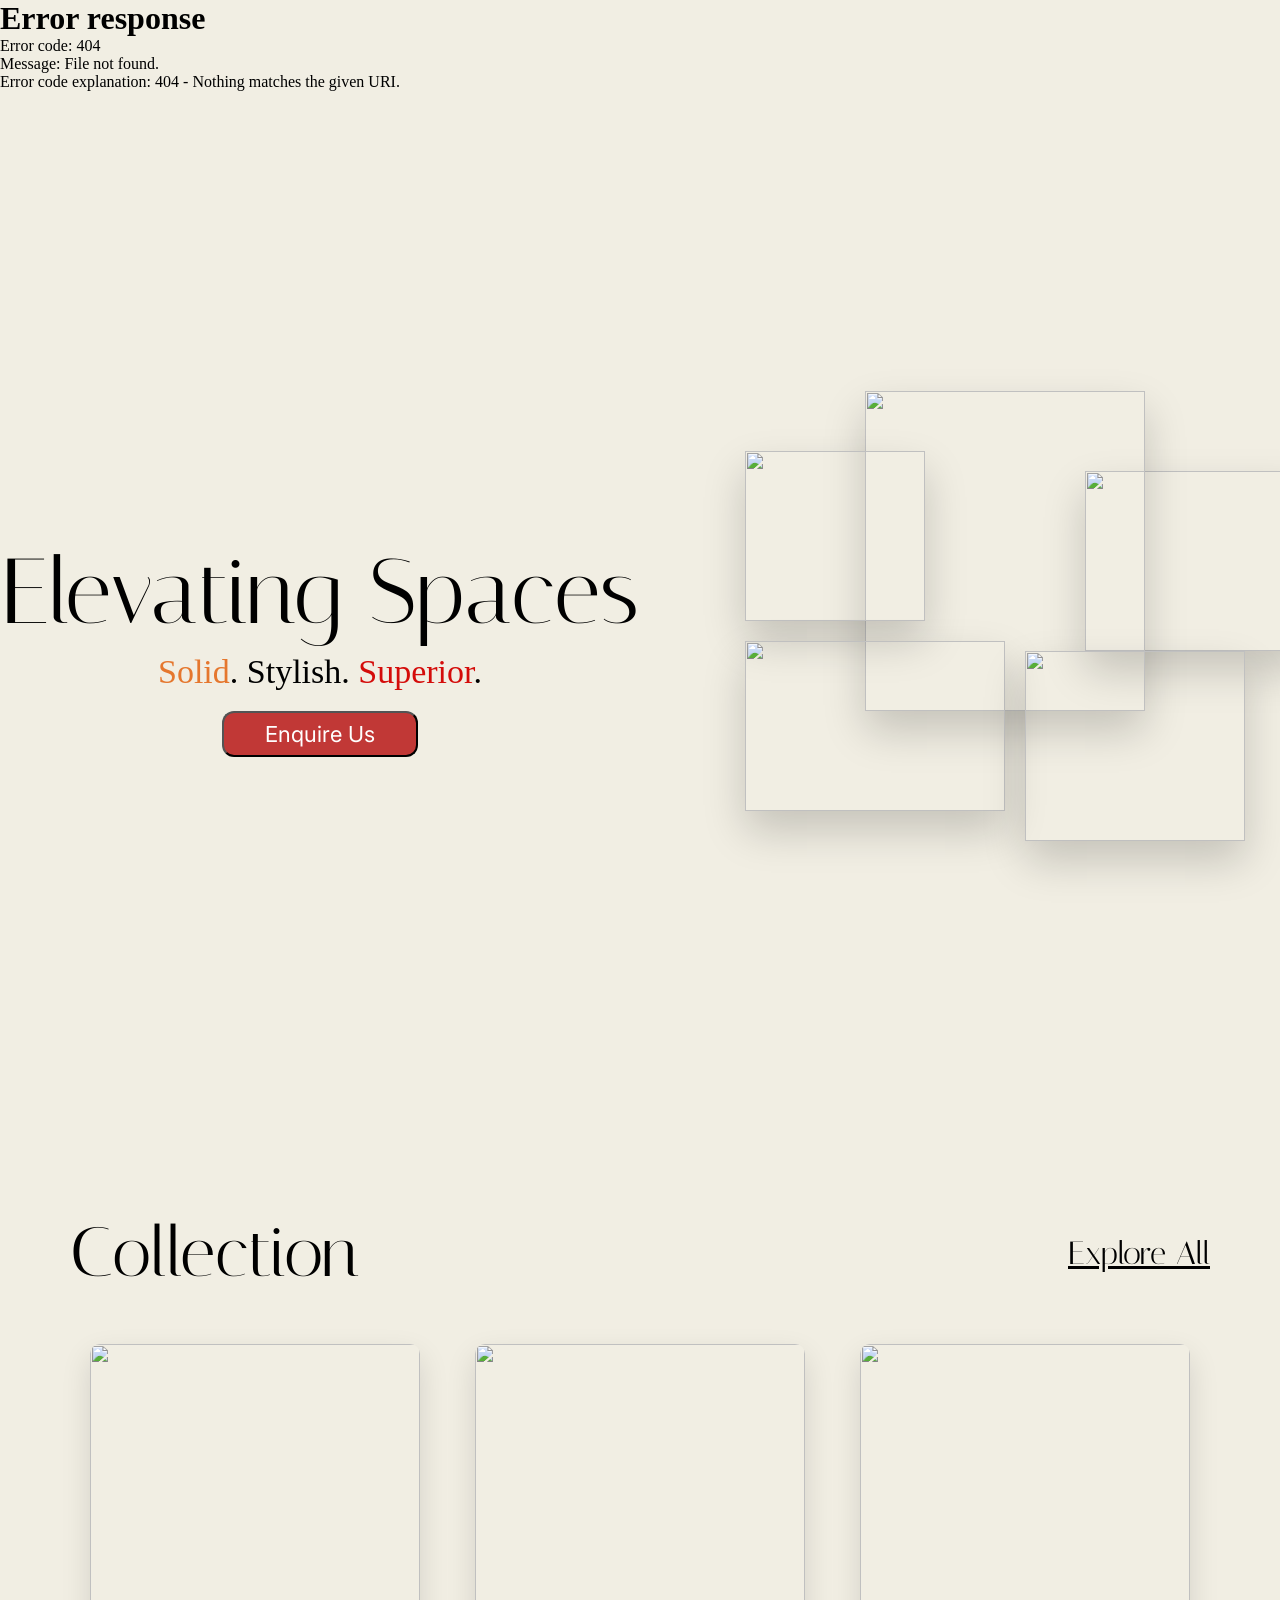
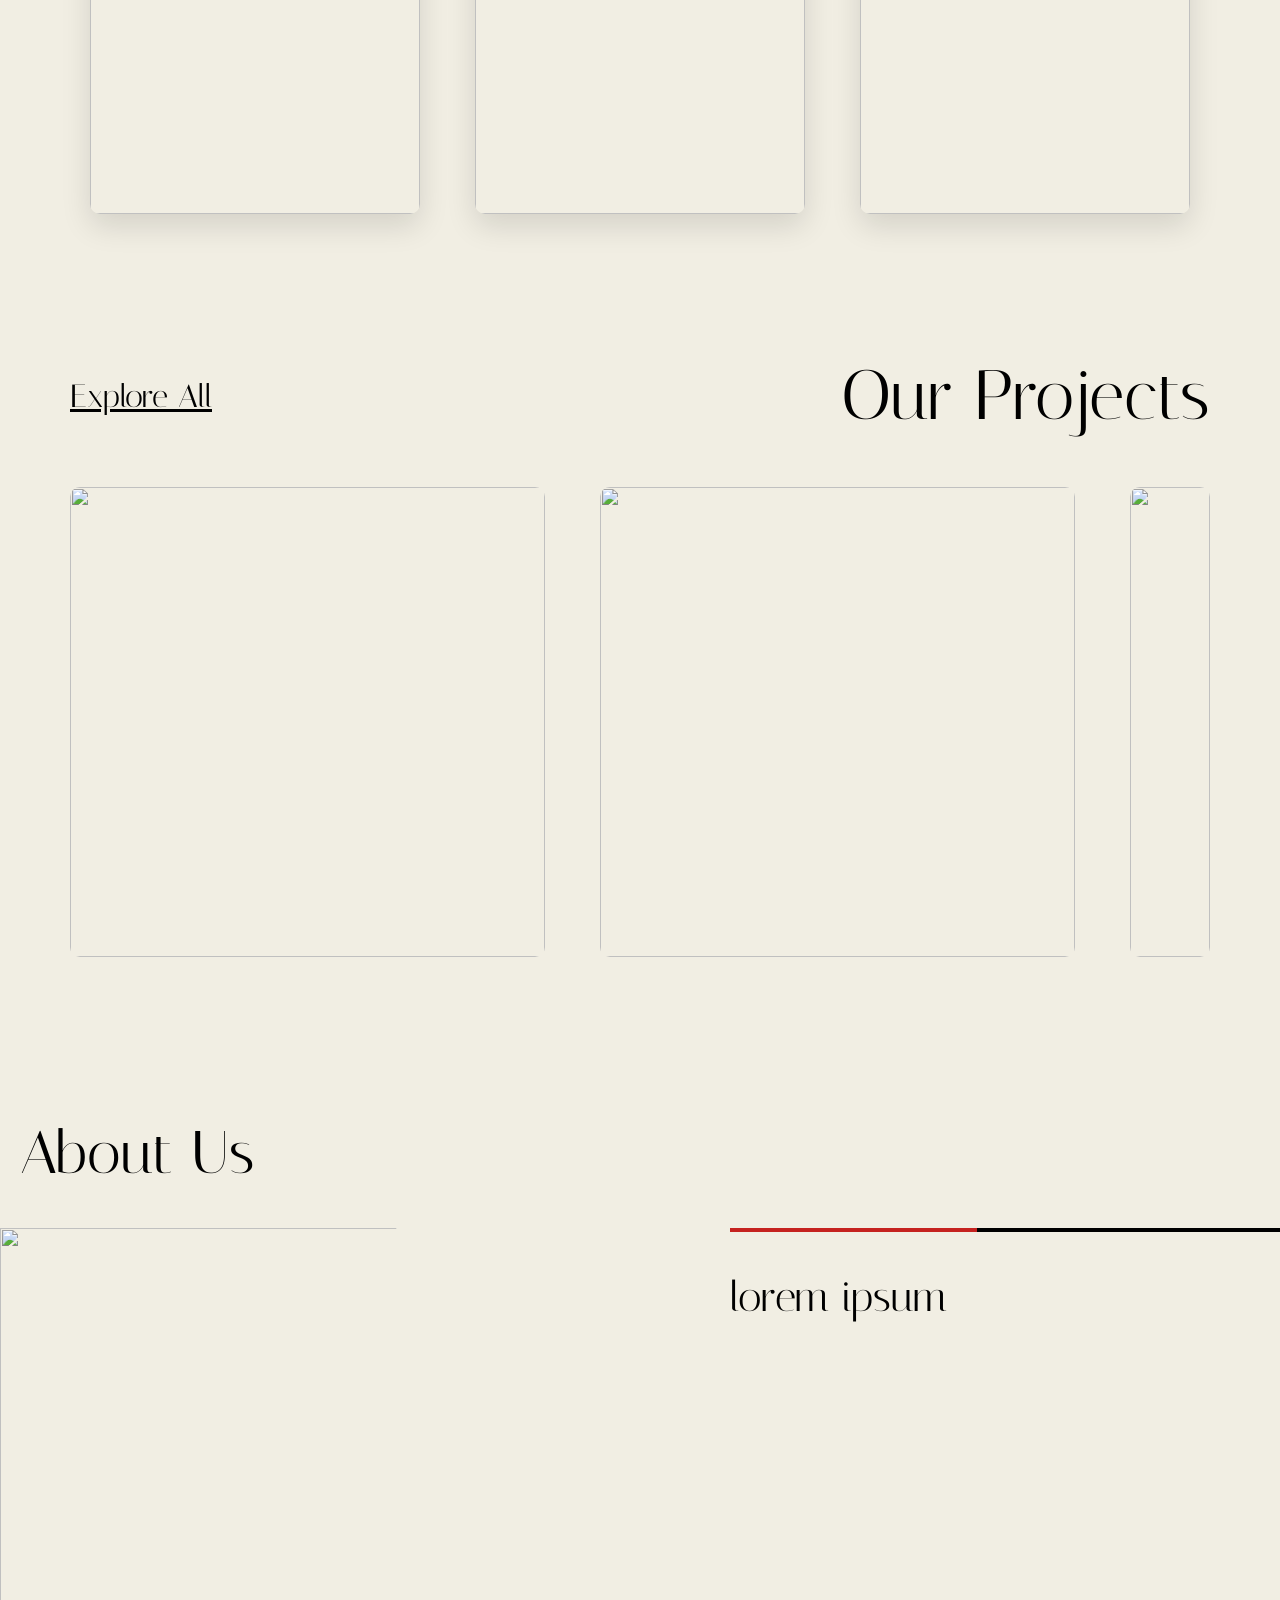
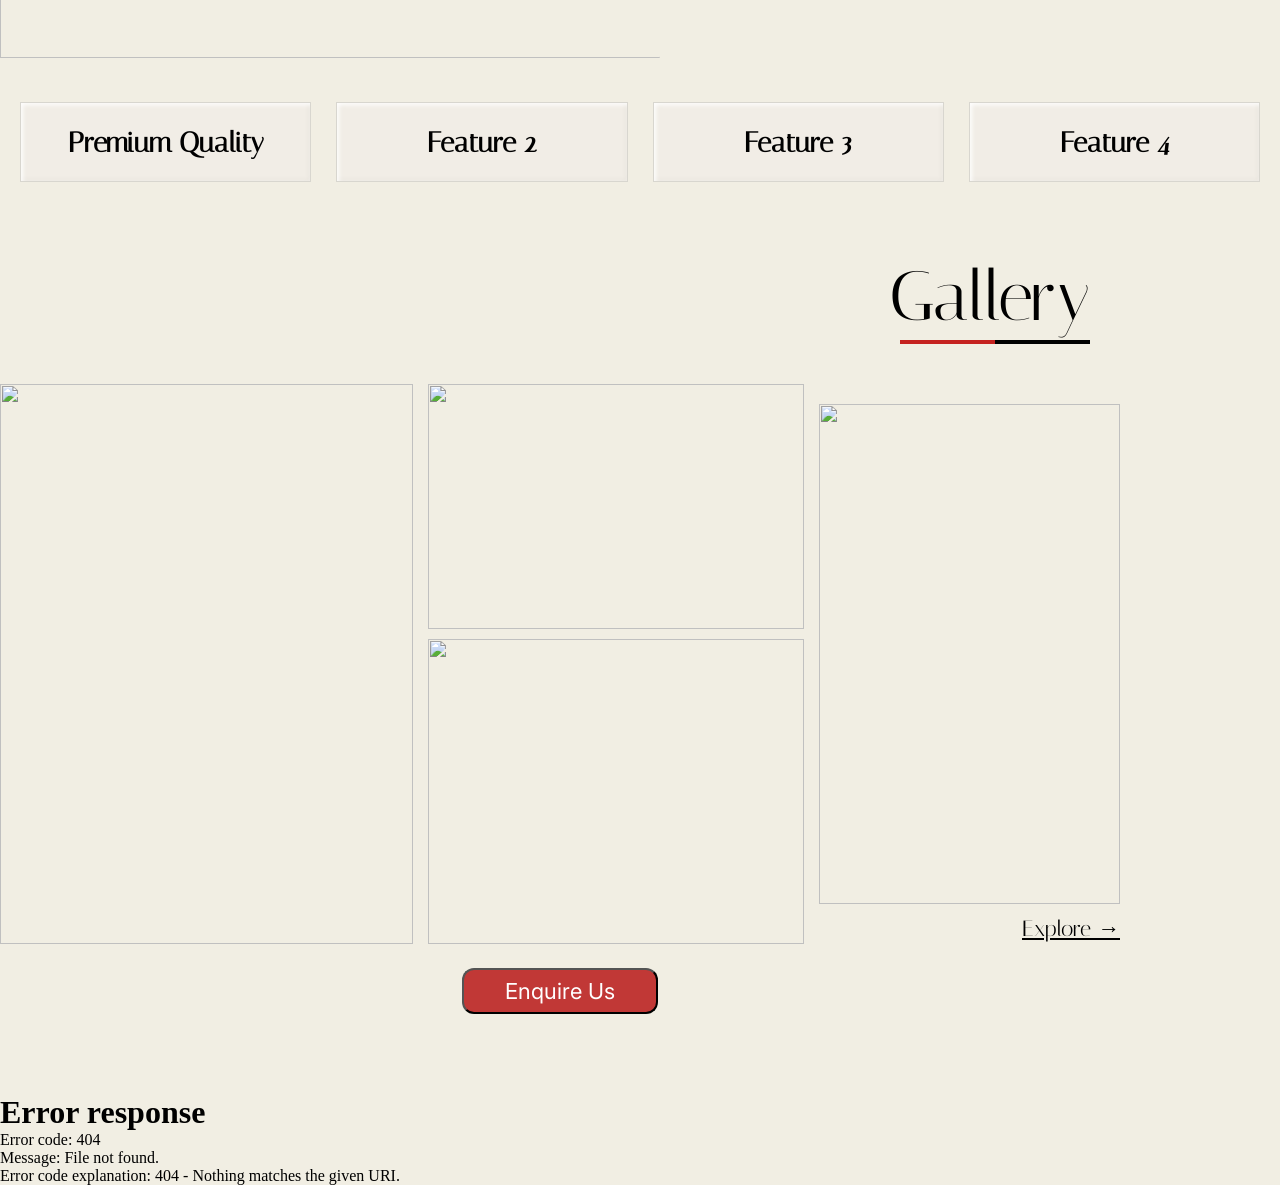
==== index.html @ 8bbdffdb "Add files via upload" ====
<!DOCTYPE html>
<html lang="en">
<head>
    <meta charset="UTF-8">
    <meta name="viewport" content="width=device-width, initial-scale=1.0">
    <link rel="stylesheet" href="styles.css">
    <link href="https://fonts.googleapis.com/css2?family=Inter:wght@400;500&display=swap" rel="stylesheet">
    <link rel="preconnect" href="https://fonts.googleapis.com">
    <link rel="preconnect" href="https://fonts.gstatic.com" crossorigin>
    <link href="https://fonts.googleapis.com/css2?family=Italiana&display=swap" rel="stylesheet">
   <link rel="stylesheet" href="https://cdnjs.cloudflare.com/ajax/libs/font-awesome/6.5.1/css/all.min.css">
</head>

<body>
    <header>
      <div id="navbar-container"></div>
    </header>

<section class="hero">
    <div class="hero-content">

        <h1>
            Elevating Spaces
        </h1>

        <h3>
            <span class="orange">Solid</span>.
            Stylish.
            <span class="red">Superior</span>.
        </h3>

        <button class="Button">
            Enquire Us
        </button>

    </div>
    <div class="hero-images">

            <img src="images/download (8) 1.png" class="img img1">
            <img src="images/Instagram 1.png" class="img img2">
            <img src="images/download (1) 1.png" class="img img3">
            <img src="images/How To Remove Scratches On Ceramic Tile Floors 1.png" class="img img4">
            <img src="images/image 9.png" class="img img5">

        </div>

    </section>

    <section class="collection">

        <div class="section-header">

            <h2>Collection</h2>

            <a href="#">Explore All</a>

        </div>

        <div class="collection-grid">
            <div class="collection-card">

                <img src="images/Group 25.png" alt="">

                <div class="overlay"></div>

                <h3>Italian Marble Collection</h3>

            </div>
            <div class="collection-card">

                <img src="images/Group 26.png" alt="">

                <div class="overlay"></div>

                <h3>Premium Granite Series</h3>

            </div>
            <div class="collection-card">

                <img src="images/Group 27.png" alt="">

                <div class="overlay"></div>

                <h3>Luxury Floor Tiles</h3>

            </div>

        </div>

    </section>


    <section class="projects">

        
        <div class="section-header projects-header-section">
            <a href="#">Explore All</a>
            <h2>Our Projects</h2>            

        </div>

        <div class="projects-grid">
            <div class="projects-card">

                <img src="images/Rectangle 88.png" alt="">

                <div class="overlay"></div>

                <h3>Italian Marble Collection</h3>

            </div>
            <div class="projects-card">

                <img src="images/Rectangle 89.png" alt="">

                <div class="overlay"></div>

                <h3>Premium Granite Series</h3>

            </div>
            <div class="projects-card">

                <img src="images/Rectangle 90.png" alt="">

                <div class="overlay"></div>

                <h3>Luxury Floor Tiles</h3>

            </div>

        </div>

    </section>

    <section class="about">

    <h2>About Us</h2>

        <div class="about-container">

            <div class="about-image">
                <img src="images/Rectangle 2.png" alt="">
            </div>

            <div class="about-content">

                <div class="about-line"></div>

                <p>
                    lorem ipsum
                </p>

            </div>

        </div>

        <div class="features">

            <div class="feature-card active">
                Premium Quality
            </div>

            <div class="feature-card">
                Feature 2
            </div>

            <div class="feature-card">
                Feature 3
            </div>

            <div class="feature-card">
                Feature 4
            </div>

        </div>

    </section>

    <section class="gallery">
        <div class="gallery-header">
            <h2>Gallery</h2>
            <div class="gallery-line"></div>
        </div>

        <div class="gallery-grid">
            <div class="gallery-left">
                <img src="images/download (9) 2.png" alt="">
            </div>
            <div class="gallery-center">

                <img src="images/10 Mistakes to Avoid During Your Kitchen Renovation, According to Interior Designers 1.png" alt="">
                <img src="images/How To Remove Scratches On Ceramic Tile Floors 3.png" alt="">

            </div>
            <div class="gallery-right">

                <img src="images/download (10) 1.png" alt="">

                <a href="#">
                    Explore →
                </a>

            </div>
        </div>

        <button class="Button">
            Enquire Us
        </button>

    </section>

    
    <div id="footer-container"></div>
    <script>
   
        fetch('./components/navbar.html')
            .then(response => response.text())
            .then(data => {

                document.getElementById('navbar-container').innerHTML = data;

                const menuBtn = document.getElementById("menu-btn");
                const navLinks = document.getElementById("nav-links");

                menuBtn.addEventListener("click", () => {
                    navLinks.classList.toggle("active");
                });

            });
    </script>
    <script>
    fetch('./components/footer.html')
        .then(response => response.text())
        .then(data => {
            document.getElementById('footer-container').innerHTML = data;
        });
    </script>
    
</body>
</html>
---- styles.css ----
*{
    margin:0;
    padding:0;
    box-sizing:border-box;
}

body{
    background-color: #F1EEE3;
    overflow-x:hidden;
}
.navbar{
    position: absolute;
    top:30px;
    left:50%;
    transform:translateX(-50%);

    width:90%;
    max-width:730px;

    height:60px;
    background:#181818;
    border-radius:22px;

    display:flex;
    align-items:center;

    padding:0 25px;
}

.logo img{
    width:45px;
    display:block;
    margin-left: 25px;
}
.nav-links{
    list-style:none;
    display:flex;
    align-items:center;

    gap:60px; 

    margin-left:60px;  
}

.nav-links a{
    text-decoration:none;
    color:white;
    font-size:18px;
    font-family:Inter, sans-serif;
    font-weight:200;
}
.menu-btn{
    display:none;
}

@media (max-width:768px){
   .navbar{
        width:100vw;
        max-width:100%;
        background:transparent;
        padding:20px;

        display:flex;
        justify-content:space-between;
        align-items:center;

        top:0;
        left:0;
        transform:none;
    }

    .logo img{
        width:42px;
        margin-left:0;
    }

    .menu-btn{
        display:block;
        font-size:28px;
        cursor:pointer;
        z-index:1001;
    }

    .nav-links{
        position:fixed;
        top:70px;
        right:20px;

        width:220px;
        max-width:80vw;

        background:#000;

        display:flex;
        flex-direction:column;
        align-items:flex-start;

        padding:70px 30px 40px;
        gap:30px;

        border-radius:18px;

        transform:translateX(130%);
        transition:0.4s ease;

        z-index:999;
    }

    .nav-links.active{
        transform:translateX(0);
    }

    .nav-links li{
        list-style:none;
    }

    .nav-links a{
        color:white;
        text-decoration:none;
        font-size:20px;
    }
}

.hero{
    width:100%;
    min-height:120vh;

    display:flex;
    align-items:center;
    justify-content:center;

    padding: 120px 20px 80px;

    gap: 80px;
}
.hero-content{
    flex:1;
    max-width: 650px;
    display: flex;
    flex-direction: column;

    align-items: center;
    justify-content: center;
    
    margin-left:-40px;

    text-align: center;
}
.hero-content h1{
    font-size:92px;
    font-weight: 100;
    line-height:1;
    color:black; 
    font-family: "Italiana", sans-serif;
    font-weight: 400;
    font-style: normal;
}
.hero-content h3{
    margin-top:15px;

    font-size:34px;
    font-weight:400;

    font-family: "Joan", serif;
    align-items: center;
}
.orange{
    color:#E5772E;
}

.red{
    color:#D40C0A;
}

.Button{
    margin-top:20px;

    border-radius:12px;
    width: 196px;
    height: 46px;

    background:#c13836;
    color:white;
    border-color: 000000;

    font-size:22px;
    font-family: Inter, sans-serif;
    cursor:pointer;
}

.hero-images{
    position: relative;
    width: 520px;
    height: 520px;
}

.img{
    position: absolute;
    object-fit: cover;

    box-shadow: 0 20px 40px rgba(0,0,0,0.18);

    transition: 0.3s ease;
}

.img1{
    width: 280px;
    height: 320px;

    top: 0;
    left: 140px;

    z-index: 5;
}

/* LEFT SMALL IMAGE */

.img2{
    width: 180px;
    height: 170px;

    top: 60px;
    left: 20px;

    z-index: 6;
}

/* RIGHT IMAGE */

.img3{
    width: 220px;
    height: 180px;

    top: 80px;
    right: -60px;

    z-index: 4;
}

/* BOTTOM LEFT IMAGE */

.img4{
    width: 260px;
    height: 170px;

    bottom: 100px;
    left: 20px;

    z-index: 6;
}


.img5{
    width: 220px;
    height: 190px;

    bottom: 70px;
    right: 0px;

    z-index: 6;
}


.collection{
    width: 100%;
    padding: 40px 70px 100px;
}
.section-header{
    display: flex;
    justify-content: space-between;
    align-items: center;

    margin-bottom: 50px;
}

.section-header h2{
    font-size: 70px;
    font-family: "Italiana", sans-serif;
    font-weight: 300;
}

.section-header a{
    color: black;
    font-size: 32px;

    text-decoration: underline;

    font-family: "Italiana", sans-serif;
}

.collection-grid{
    display: flex;
    justify-content: center;

    gap: 55px;

    flex-wrap: wrap;
}

.collection-card{
    position: relative;

    width: 330px;
    height: 470px;

    overflow: hidden;

    border-radius: 10px;

    cursor: pointer;

    box-shadow: 0 12px 30px rgba(0,0,0,0.12);

    transition: 0.4s ease;
}

.collection-card img{
    width: 100%;
    height: 100%;

    object-fit: cover;
}

.projects{
    width: 100%;
    padding: 40px 70px 100px;
}

.projects-grid{
    display: grid;
    grid-template-columns: 1fr 1fr 80px;
    gap: 55px;
}

.projects-card{
    position: relative;
    width: 100%;
    height: 470px;

    overflow: hidden;
    border-radius: 10px;
}

.section-header projects-header-section h2{
    font-size: 60px;
    font-family: "Italiana", sans-serif;
    font-weight: 200;
}

.projects-card img{
    width: 100%;
    height: 100%;
    object-fit: cover;
    display: block;
}

.about{
    width: 100%;
    padding: 60px 0 40px;
}

.about h2{
    font-size: 60px;
    font-family: "Italiana", sans-serif;
    font-weight: 300;

    margin-left: 20px;
    margin-bottom: 40px;
}

.about-container{
    display: flex;
    align-items: flex-start;
    justify-content: space-between;
    gap: 70px;
}

.about-image{
    flex: 1.2;
}

.about-image img{
    width: 100%;
    height: 430px;

    object-fit: cover;

    clip-path: polygon(0 0, 60% 0, 100% 100%, 0 100%);
}

.about-content{
    flex: 1;
    padding-top: 0px;
}

.about-line{
    width: 100%;
    height: 4px;

    background: linear-gradient(
        to right,
        #C5221F 45%,
        black 45%
    );

    margin-bottom: 40px;
}

.about-content p{
    font-size: 42px;
    font-family: "Italiana", sans-serif;
}

.features{
    margin-top: 40px;

    display: grid;
    grid-template-columns: repeat(4, 1fr);

    gap: 25px;

    padding: 0 20px;
}

.feature-card{
    height: 80px;

    display: flex;
    align-items: center;
    justify-content: center;

    background:#f1ede6;

    box-shadow:
        inset 2px 2px 4px rgba(255,255,255,0.9),
        inset -2px -2px 4px rgba(0,0,0,0.03);


    border: 1px solid #d8d6cf;

    font-size: 28px;
    font-family: "Italiana", sans-serif;
    font-weight: 600;
}

.gallery{
    width: 100%;
    padding: 40px 160px 80px 0px;

    display: flex;
    flex-direction: column;
    align-items: center;
}

.gallery-header{
    width: 100%;

    display: flex;
    flex-direction: column;
    align-items: flex-end;

    padding-right: 30px;

    margin-bottom: 40px;
}

.gallery-header h2{
    font-size: 70px;
    font-family: "Italiana", sans-serif;
    font-weight: 300;

    line-height: 1;
}

.gallery-line{
    width: 190px;
    height: 4px;

    margin-top: 8px;

    background: linear-gradient(
        to right,
        #C5221F 50%,
        black 50%
    );
}

.gallery-grid{
    width: 100%;

    display: grid;
    grid-template-columns: 1.1fr 1fr 0.8fr;

    gap: 15px;

    align-items: start;
}

.gallery-left img{
    width: 100%;
    height: 560px;

    object-fit: cover;
}

.gallery-center{
    display: flex;
    flex-direction: column;

    gap: 10px;
}

.gallery-center img:first-child{
    width: 100%;
    height: 245px;

    object-fit: cover;
}

.gallery-center img:last-child{
    width: 100%;
    height: 305px;

    object-fit: cover;
}

.gallery-right{
    display: flex;
    flex-direction: column;
    align-items: flex-end;
}

.gallery-right img{
    width: 100%;
    height: 500px;
    margin-top: 20px;

    object-fit: cover;
}

.gallery-right a{
    margin-top: 12px;

    color: black;
    text-decoration: underline;
    font-size: 22px;
    font-family: "Italiana", sans-serif;
}

.gallery-btn{
    margin-top: 40px;

    width: 180px;
    height: 55px;

    border: 1px solid #7E2E2E;
    border-radius: 12px;

    background: #D4544A;
    color: white;

    font-size: 20px;
    font-family: Inter, sans-serif;

    cursor: pointer;
}

/* footer */


.footer{
  width:100%;
  background:#050505;
  color:white;
  padding:60px 80px;
  font-family:'Inter', sans-serif;
  height:auto;
}

.footer-container{
  display:flex;
  justify-content:space-between;
  align-items:flex-start;
  gap:100px;
}

/* LEFT SIDE */
.footer-left{
  display:flex;
  align-items:flex-start;
  gap:80px;
  flex:1;
}

/* LOGO */
.logo{
  display:flex;
  align-items:center;
  gap:12px;
}

.logo-icon{
  width:45px;
  height:45px;
  margin-right: 20px;
}

.logo-text h2{
  color:#bc1c1a;
  font-size:22px;
  line-height:1;
}

.logo-text span{
  color:#bc1c1a;
  font-size:18px;
  font-weight:bold;
}

/* CONTACT INFO */
.contact-info{
  display:flex;
  flex-direction:column;
  gap:25px;
}

.contact-item{
  display:flex;
  gap:14px;
  align-items:flex-start;
}

.contact-item i{
  color: black;
    font-size: 20px;

    text-shadow:
        -1px 0 red,
         1px 0 red,
         0 -1px red,
         0 1px red;
}

.contact-item p{
  color:#ddd;
  font-size:14px;
  line-height:1.7;
}
.footer-links-section{
  display:flex;
  justify-content:space-between;
  gap:70px;
  align-items:flex-start;
  flex-wrap:nowrap;
}

.footer-column{
  display:flex;
  flex-direction:column;
  gap:16px;
}

.footer-column h3{
  color:#bc1c1a;
  font-size:14px;
  margin-bottom:10px;
  letter-spacing:1px;
}

.footer-column a{
  color:#ddd;
  text-decoration:none;
  font-size:14px;
  transition:0.3s;
}

.footer-column a:hover{
  color:#bc1c1a;
}

.social-title{
  margin-top:10px;
}

.social-icons{
  display:flex;
  gap:18px;
}

.social-icons a{
  color:white;
  font-size:25px;
}

.social-icons a:hover{
  color:#bc1c1a;
}
.footer-column{
  min-width:140px;
}

.social-icons a {
  width: 42px;
  height: 42px;
  display: flex;
  align-items: center;
  justify-content: center;
  color: white;
  text-decoration: none;
}

.icon-outline{
   color: black;
    text-shadow:
        -0.5px -0.5px 0 red,
        0.5px -0.5px 0 red,
        -0.5px  0.5px 0 red,
        0.5px  0.5px 0 red;
}

@media (max-width: 768px){

  .footer{
    padding:40px 25px;
  }

  .footer-container{
    flex-direction:column;
    gap:45px;
  }

  .footer-left{
    flex-direction:column;
    gap:35px;
  }

  .logo{
    align-items:center;
  }

  .logo-icon{
    width:38px;
    height:38px;
    margin-right:10px;
  }

  .logo-text h2{
    font-size:18px;
  }

  .logo-text span{
    font-size:15px;
  }

  /* Contact */

  .contact-info{
    gap:20px;
  }

  .contact-item{
    gap:12px;
  }

  .contact-item i{
    font-size:16px;
  }

  .contact-item p{
    font-size:13px;
    line-height:1.6;
  }

.social-icons{
    display:flex;
    align-items:center;
    gap:18px;

    margin-top:2px;
}

.social-icons a{
    font-size:18px;
}

.social-icons{
    display:flex;
    gap:14px;
}

  .footer-links-section{
    width:100%;

    display:grid;

    grid-template-columns:1fr 1fr;

    gap:35px 25px;

    min-width:unset;
  }

  .footer-column{
    min-width:unset;
  }
  

  .footer-column h3{
    font-size:13px;
  }

  .footer-column a{
    font-size:13px;
  }

  /* Social Icons */

  .social-icons{
    gap:14px;
  }

  .social-icons a{
    width:36px;
    height:36px;

    font-size:20px;
  }
}

@media (max-width: 480px){

  .footer{
    padding:35px 18px;
  }
  .footer-left{
    width:100%;

    display:flex;
    flex-direction:column;

    align-items:center;
    justify-content:center;

    text-align:center;
  }

  .logo{
    width:0;

    display:flex;
    justify-content:center;
    align-items:center;
    margin-left: 40px;
  }

  .contact-info{
    width:100%;
    align-items:center;
  }

  .contact-item{
    width:240px;

    display:flex;
    align-items:flex-start;

    gap:14px;

    text-align:left;
  }

  .contact-item i{
    width:20px;
    text-align:center;

    margin-top:4px;
  }

  .contact-item p{
    flex:1;
  }
   .footer-links-section{

    width:100%;

    display:grid;

    grid-template-columns:1fr 1fr;

    gap:40px 30px;

    min-width:unset;
  }

  .footer-column{
    min-width:unset;
  }

  .logo{
    flex-direction:row;
    align-items:center;
  }

  .logo-text h2{
    font-size:16px;
  }

  .logo-text span{
    font-size:13px;
  }

  .contact-item p{
    font-size:12px;
  }

  .social-icons a{
    width:34px;
    height:34px;

    font-size:18px;
  }
}

@media (max-width: 992px){

    .hero{
        flex-direction:column;
        text-align:center;

        padding:140px 25px 80px;

        gap:60px;
    }

    .hero-content{
        margin-left:0;
    }

    .hero-content h1{
        font-size:72px;
    }

    .hero-content h3{
        font-size:28px;
    }

    .hero-images{
        width:100%;
        max-width:520px;
        height:520px;
    }

    .collection,
    .projects,
    .gallery{
        padding:60px 30px;
    }

    .section-header h2{
        font-size:54px;
    }

    .section-header a{
        font-size:24px;
    }

    .collection-grid{
        gap:30px;
    }

    .projects-grid{
        grid-template-columns:1fr;
    }

    .about-container{
        flex-direction:column;
    }

    .about-image img{
        clip-path:none;
        height:auto;
    }

    .features{
        grid-template-columns:1fr 1fr;
    }

    .gallery-grid{
        grid-template-columns:1fr;
    }

    .gallery-left img,
    .gallery-center img,
    .gallery-right img{
        height:auto;
    }

    .gallery-right{
        align-items:flex-end;
    }
}

@media (max-width: 768px){

    .navbar{
        width:94%;
        padding:0 16px;

        justify-content:space-between;
    }

    .nav-links{
        gap:14px;
        margin-left:0;
    }

    .nav-links a{
        font-size:13px;
    }

    .logo img{
        width:32px;
        margin-right:20px;
    }

    .hero{
        min-height:auto;

        padding:130px 20px 60px;

        gap:40px;
    }

    .hero-content h1{
        font-size:54px;
        line-height:1.1;
    }

    .hero-content h3{
        font-size:22px;
    }

    .Button{
        width:170px;
        height:44px;

        font-size:18px;
    }

    .hero-images{
        width:100%;
        max-width:100%;
        height:400px;
        overflow:hidden;
    }

    .img1{
        width:180px;
        height:220px;

        left:50%;
        transform:translateX(-50%);
    }

    .img2{
        width:120px;
        height:120px;

        left:0;
        top:40px;
    }

    .img3{
        width:140px;
        height:120px;

        right:0;
        top:40px;
    }

    .img4{
        width:170px;
        height:120px;

        bottom:100px;
        left:10px;
    }

    .img5{
        width:150px;
        height:130px;

        bottom:90px;
        right:20px;
    }

    .collection{
        padding:40px 15px 60px;
    }

    .collection-grid{
        display:flex;
        flex-direction:row;
        justify-content:flex-start;
        gap:14px;

        width:100%;

        overflow-x:auto;
        overflow-y:hidden;

        scroll-snap-type:x mandatory;

        flex-wrap:nowrap;

        padding-bottom:10px;
    }

    .collection-grid::-webkit-scrollbar{
        display:none;
    }

    .collection-card{
        min-width:260px;
        width:260px;
        height:360px;

        flex-shrink:0;

        scroll-snap-align:start;
    }

    .collection-card img{
        width:100%;
        height:100%;

        object-fit:cover;
    }

    .collection-card h3{
        font-size:20px;
    }

    .collection,
    .projects,
    .about,
    .gallery{
        padding:50px 20px;
    }

    .section-header{
        flex-direction:column;
        gap:15px;

        align-items:flex-start;
    }

    .section-header h2{
        font-size:42px;
    }

    .section-header a{
        font-size:20px;
    }
    .projects{
        padding:40px 15px 60px;
    }

    .projects-grid{
        display:flex;
        flex-direction:row;

        gap:12px;

        overflow-x:auto;

        scroll-snap-type:x mandatory;

        padding-bottom:10px;
    }

    .projects-grid::-webkit-scrollbar{
        display:none;
    }

    .projects-card{
        min-width:260px;
        width:260px;
        height:320px;
        flex-shrink:0;
        scroll-snap-align:start;
    }

    .projects-card img{
        width:100%;
        height:100%;
        object-fit:cover;
    }

    .about{
        padding:40px 15px;
    }

    .about h2{
        font-size:52px;
        margin-left:0;
        margin-bottom:25px;
    }

    .about-container{
        display:flex;
        flex-direction:row;
        align-items:flex-start;

        gap:1px;
    }

    .about-image{
        flex:2.2;
    }

    .about-image img{
        width:100%;
        height:220px;

        object-fit:cover;

        clip-path: polygon(0 0, 70% 0, 100% 100%, 0 100%);
    }
    .about-content{
        flex:1;
    }

    .about-line{
        width:100%;
        height:3px;

        margin-bottom:14px;
    }

    .about-content p{
        font-size:22px;
        line-height:1.4;
    }

    .features{
        grid-template-columns:1fr;

        gap:14px;

        margin-top:30px;

        padding:0;
    }

    .feature-card{
        height:58px;
        font-size:20px;
    }
    .gallery{
        padding:40px 15px 60px;
    }

    .gallery-header{
        align-items:flex-end;
        padding-right:0;
        margin-bottom:25px;
    }

    .gallery-header h2{
        font-size:52px;
    }

    .gallery-line{
        width:120px;
    }

    .gallery-grid{
        display:grid;

        grid-template-columns:1fr 1fr 1fr;

        gap:8px;

        align-items:start;
    }

    .gallery-left img{
        width:100%;
        height:320px;
        object-fit:cover;
    }

    .gallery-center{
        gap:8px;
    }

    .gallery-center img:first-child{
        height:155px;
    }

    .gallery-center img:last-child{
        height:155px;
    }

    .gallery-right img{
        width:100%;
        height:280px;
        margin-top:10px;
        margin-bottom: 20px;
        object-fit:cover;
    }

    .gallery-right a{
        font-size:14px;
        margin-top:8px;
        align-items: flex-end;
    }

    .gallery .Button{
        margin-top:30px;
        width:170px;
        height:46px;
        font-size:18px;
    }
}

html,
body{
    width:100%;
    max-width:100%;
    overflow-x:hidden;
}
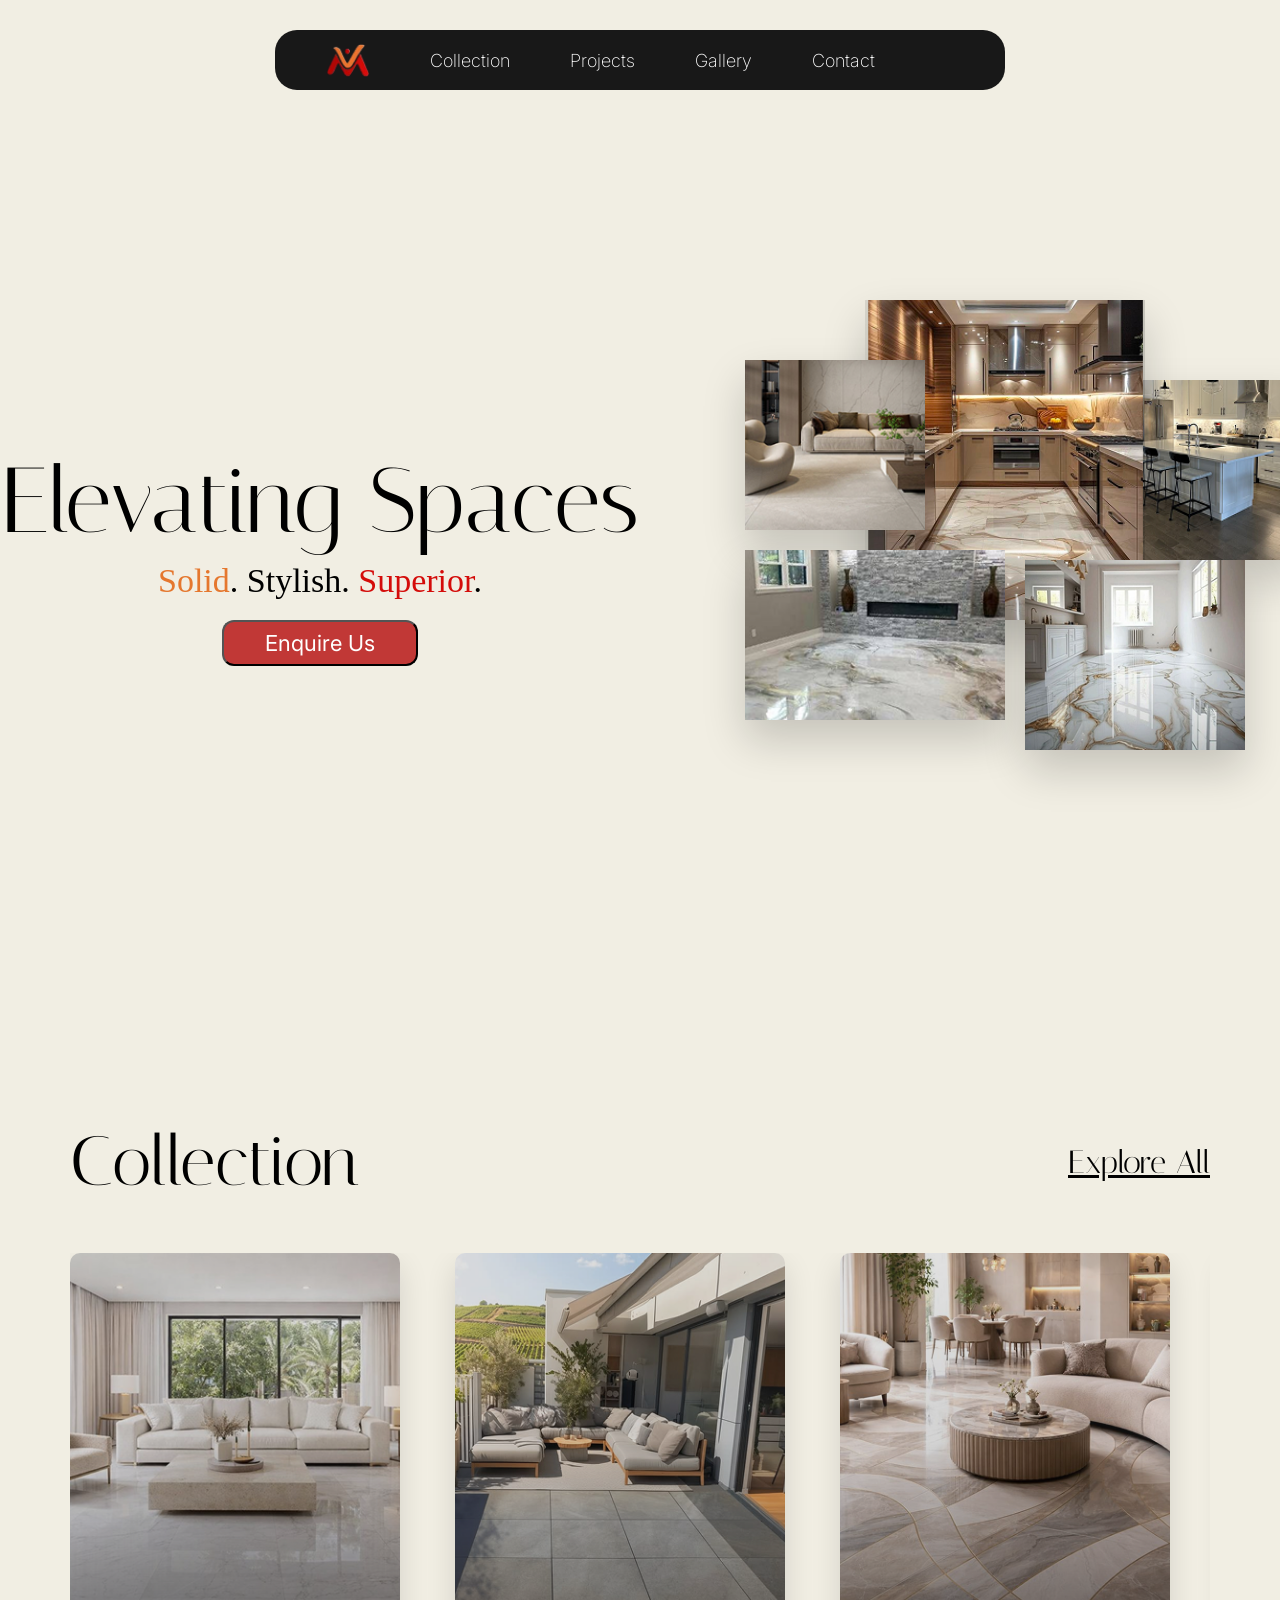
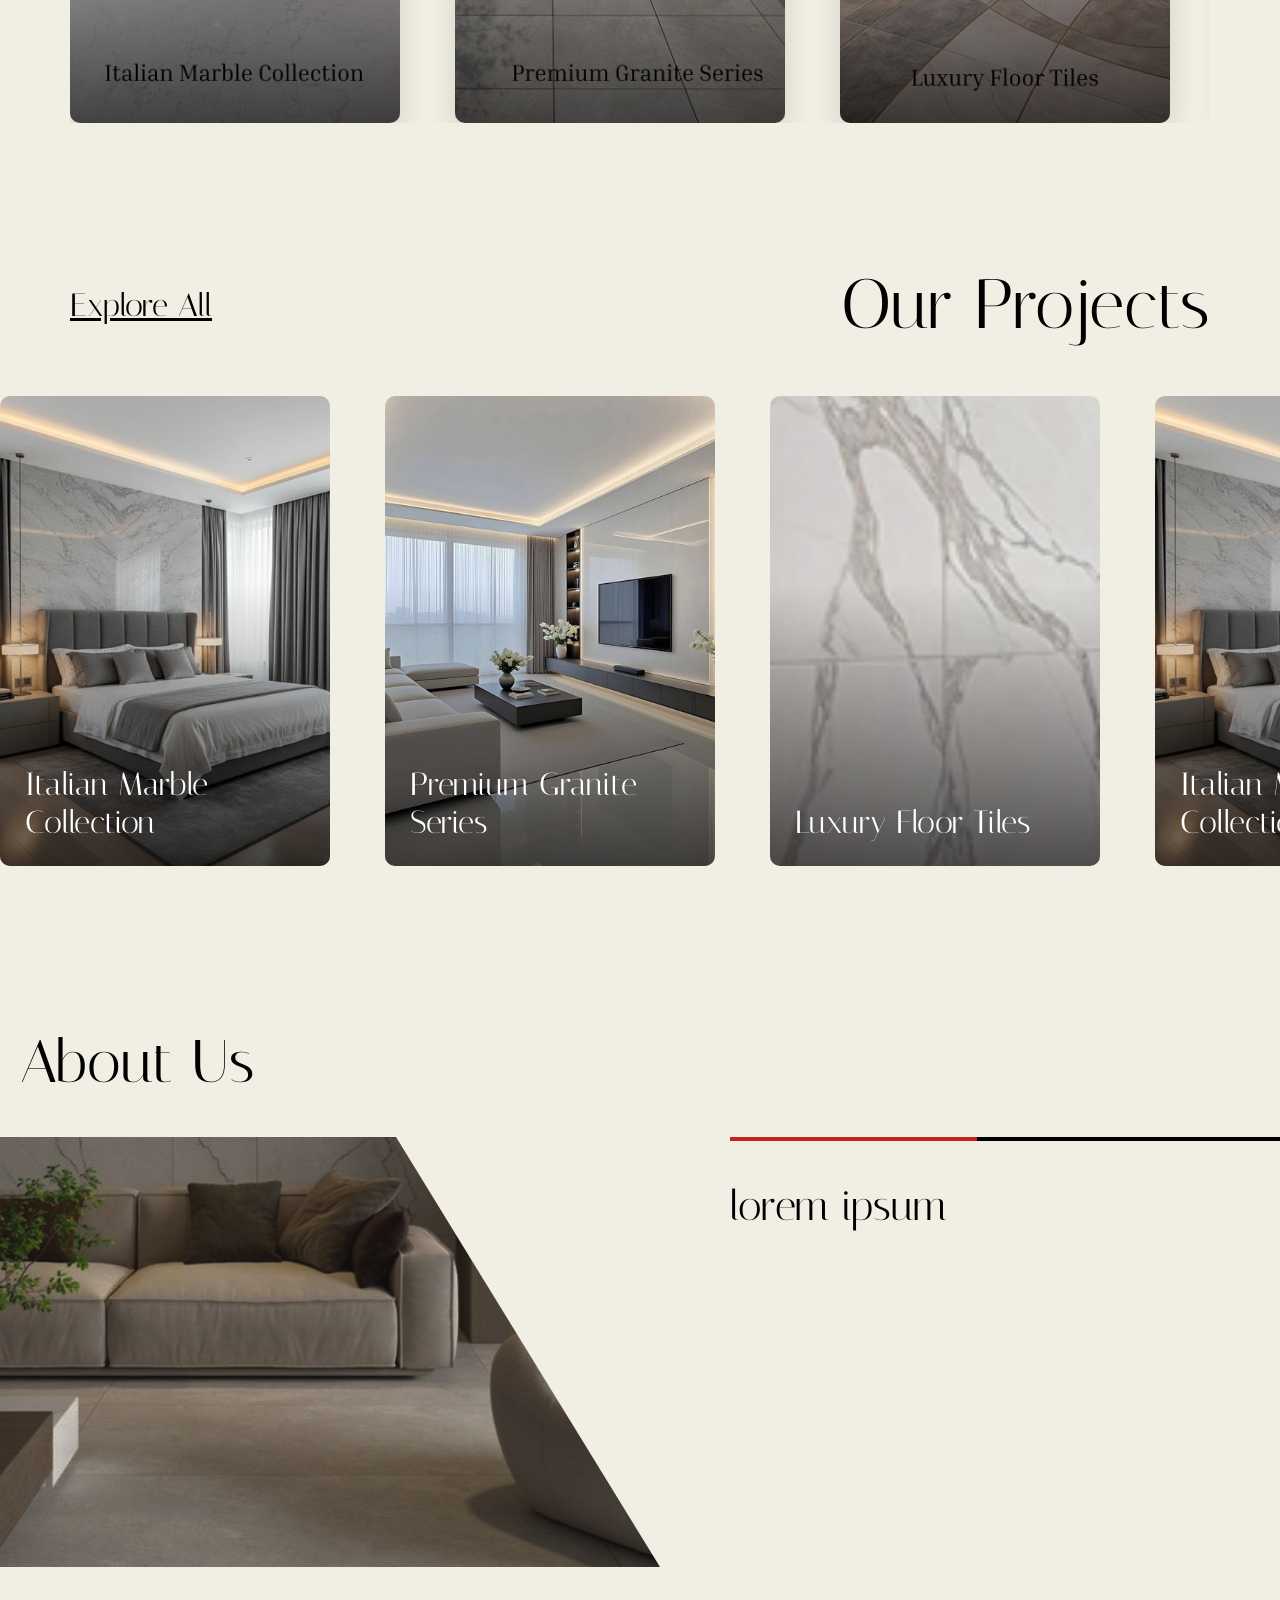
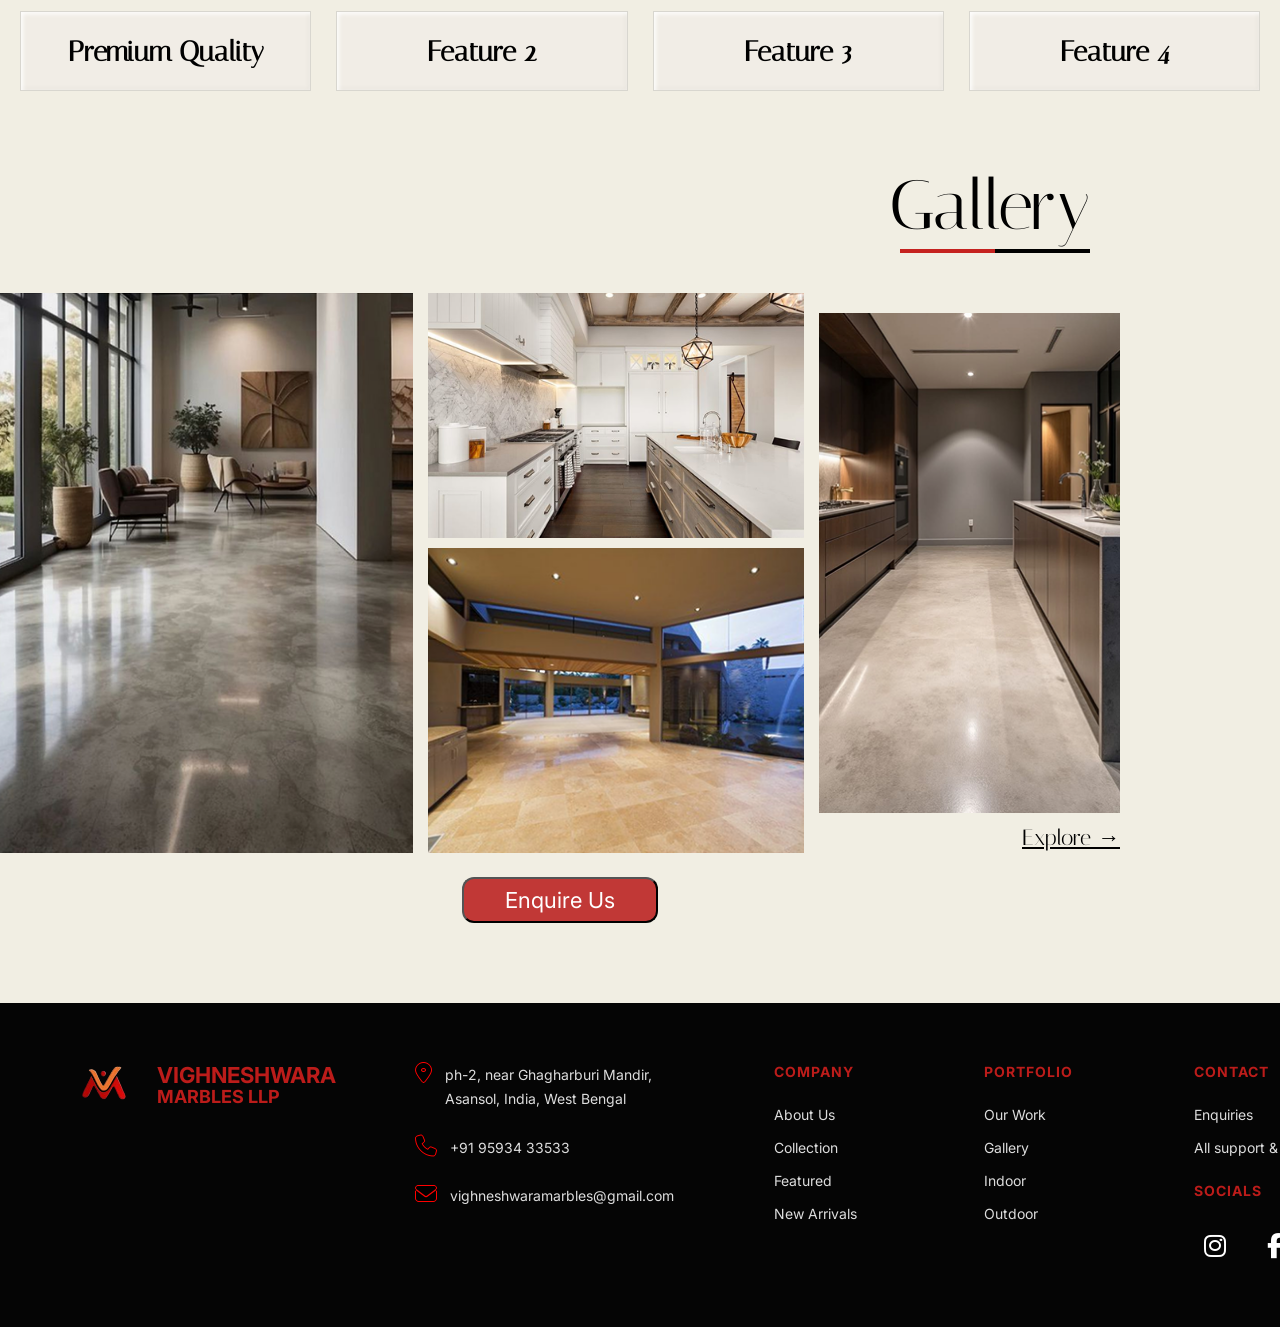
==== commit 30f6db2f: "Updated gallery page animations and mobile responsiveness" ====
--- a/index.html
+++ b/index.html
@@ -56,33 +56,89 @@
 
         </div>
 
-        <div class="collection-grid">
-            <div class="collection-card">
-
-                <img src="images/Group 25.png" alt="">
-
-                <div class="overlay"></div>
-
-                <h3>Italian Marble Collection</h3>
-
-            </div>
-            <div class="collection-card">
-
-                <img src="images/Group 26.png" alt="">
-
-                <div class="overlay"></div>
-
-                <h3>Premium Granite Series</h3>
-
-            </div>
-            <div class="collection-card">
-
-                <img src="images/Group 27.png" alt="">
-
-                <div class="overlay"></div>
-
-                <h3>Luxury Floor Tiles</h3>
-
+        <div class="collection-slider">
+            <div class="collection-grid">
+                <div class="collection-card">
+
+                    <img src="images/Group 25.png" alt="">
+
+                    <div class="overlay"></div>
+
+                    <h3>Italian Marble Collection</h3>
+
+                </div>
+                <div class="collection-card">
+
+                    <img src="images/Group 26.png" alt="">
+
+                    <div class="overlay"></div>
+
+                    <h3>Premium Granite Series</h3>
+
+                </div>
+                <div class="collection-card">
+
+                    <img src="images/Group 27.png" alt="">
+
+                    <div class="overlay"></div>
+
+                    <h3>Luxury Floor Tiles</h3>
+
+                </div>
+                <div class="collection-card">
+
+                    <img src="images/Group 25.png" alt="">
+
+                    <div class="overlay"></div>
+
+                    <h3>Italian Marble Collection</h3>
+
+                </div>
+                <div class="collection-card">
+
+                    <img src="images/Group 26.png" alt="">
+
+                    <div class="overlay"></div>
+
+                    <h3>Premium Granite Series</h3>
+
+                </div>
+                <div class="collection-card">
+
+                    <img src="images/Group 27.png" alt="">
+
+                    <div class="overlay"></div>
+
+                    <h3>Luxury Floor Tiles</h3>
+
+                </div>
+                <div class="collection-card">
+
+                    <img src="images/Group 25.png" alt="">
+
+                    <div class="overlay"></div>
+
+                    <h3>Italian Marble Collection</h3>
+
+                </div>
+                <div class="collection-card">
+
+                    <img src="images/Group 26.png" alt="">
+
+                    <div class="overlay"></div>
+
+                    <h3>Premium Granite Series</h3>
+
+                </div>
+                <div class="collection-card">
+
+                    <img src="images/Group 27.png" alt="">
+
+                    <div class="overlay"></div>
+
+                    <h3>Luxury Floor Tiles</h3>
+
+                </div>
             </div>
 
         </div>
@@ -98,34 +154,89 @@
             <h2>Our Projects</h2>            
 
         </div>
-
-        <div class="projects-grid">
-            <div class="projects-card">
-
-                <img src="images/Rectangle 88.png" alt="">
-
-                <div class="overlay"></div>
-
-                <h3>Italian Marble Collection</h3>
-
-            </div>
-            <div class="projects-card">
-
-                <img src="images/Rectangle 89.png" alt="">
-
-                <div class="overlay"></div>
-
-                <h3>Premium Granite Series</h3>
-
-            </div>
-            <div class="projects-card">
-
-                <img src="images/Rectangle 90.png" alt="">
-
-                <div class="overlay"></div>
-
-                <h3>Luxury Floor Tiles</h3>
-
+        <div class="projects-slider">
+            <div class="projects-grid">
+                <div class="projects-card">
+
+                    <img src="images/Rectangle 88.png" alt="">
+
+                    <div class="overlay"></div>
+
+                    <h3>Italian Marble Collection</h3>
+
+                </div>
+                <div class="projects-card">
+
+                    <img src="images/Rectangle 89.png" alt="">
+
+                    <div class="overlay"></div>
+
+                    <h3>Premium Granite Series</h3>
+
+                </div>
+                <div class="projects-card">
+
+                    <img src="images/Rectangle 90.png" alt="">
+
+                    <div class="overlay"></div>
+
+                    <h3>Luxury Floor Tiles</h3>
+
+                </div>
+                <div class="projects-card">
+
+                    <img src="images/Rectangle 88.png" alt="">
+
+                    <div class="overlay"></div>
+
+                    <h3>Italian Marble Collection</h3>
+
+                </div>
+                <div class="projects-card">
+
+                    <img src="images/Rectangle 89.png" alt="">
+
+                    <div class="overlay"></div>
+
+                    <h3>Premium Granite Series</h3>
+
+                </div>
+                <div class="projects-card">
+
+                    <img src="images/Rectangle 90.png" alt="">
+
+                    <div class="overlay"></div>
+
+                    <h3>Luxury Floor Tiles</h3>
+
+                </div>
+                <div class="projects-card">
+
+                    <img src="images/Rectangle 88.png" alt="">
+
+                    <div class="overlay"></div>
+
+                    <h3>Italian Marble Collection</h3>
+
+                </div>
+                <div class="projects-card">
+
+                    <img src="images/Rectangle 89.png" alt="">
+
+                    <div class="overlay"></div>
+
+                    <h3>Premium Granite Series</h3>
+
+                </div>
+                <div class="projects-card">
+
+                    <img src="images/Rectangle 90.png" alt="">
+
+                    <div class="overlay"></div>
+
+                    <h3>Luxury Floor Tiles</h3>
+
+                </div>
             </div>
 
         </div>
@@ -196,7 +307,7 @@
 
                 <img src="images/download (10) 1.png" alt="">
 
-                <a href="#">
+                <a href="gallery1.html" class="explore-link">
                     Explore →
                 </a>
 
--- a/styles.css
+++ b/styles.css
@@ -8,6 +8,7 @@
     background-color: #F1EEE3;
     overflow-x:hidden;
 }
+
 .navbar{
     position: absolute;
     top:30px;
@@ -25,9 +26,21 @@
     align-items:center;
 
     padding:0 25px;
-}
-
-.logo img{
+    animation: navDrop 1s ease forwards;
+}
+@keyframes navDrop{
+    from{
+        opacity:0;
+        top:-50px;
+    }
+
+    to{
+        opacity:1;
+        top:30px;
+    }
+}
+
+.nav-logo img{
     width:45px;
     display:block;
     margin-left: 25px;
@@ -55,30 +68,35 @@
 
 @media (max-width:768px){
    .navbar{
-        width:100vw;
-        max-width:100%;
+        position:absolute;
+        top:20px;
+        left:0;
+
+        width:100%;
+        padding:0 20px;
+
         background:transparent;
-        padding:20px;
 
         display:flex;
         justify-content:space-between;
         align-items:center;
-
-        top:0;
-        left:0;
+        animation:none;
         transform:none;
     }
-
-    .logo img{
+    .nav-logo{
+        display:flex;
+        align-items:center;
+    }
+    
+    .nav-logo img{
         width:42px;
-        margin-left:0;
-    }
-
-    .menu-btn{
+        margin:0;
+    }
+
+   .menu-btn{
         display:block;
         font-size:28px;
         cursor:pointer;
-        z-index:1001;
     }
 
     .nav-links{
@@ -95,7 +113,7 @@
         flex-direction:column;
         align-items:flex-start;
 
-        padding:70px 30px 40px;
+        padding:30px 30px 30px;
         gap:30px;
 
         border-radius:18px;
@@ -154,7 +172,21 @@
     font-family: "Italiana", sans-serif;
     font-weight: 400;
     font-style: normal;
-}
+    animation: headingLeft 1s ease-in;
+}
+
+@keyframes headingLeft{
+    from{
+        opacity:0;
+        transform:translateX(-120px);
+    }
+
+    to{
+        opacity:1;
+        transform:translateX(0);
+    }
+}
+
 .hero-content h3{
     margin-top:15px;
 
@@ -163,6 +195,21 @@
 
     font-family: "Joan", serif;
     align-items: center;
+    opacity:0;
+
+    animation: headingRight 1.2s ease forwards;
+    animation-delay:0.3s;
+}
+@keyframes headingRight{
+    from{
+        opacity:0;
+        transform:translateX(120px);
+    }
+
+    to{
+        opacity:1;
+        transform:translateX(0);
+    }
 }
 .orange{
     color:#E5772E;
@@ -186,6 +233,19 @@
     font-size:22px;
     font-family: Inter, sans-serif;
     cursor:pointer;
+    animation: buttonUp 1s ease forwards;
+    
+}
+@keyframes buttonUp{
+    from{
+        opacity:0;
+        transform:translateY(60px);
+    }
+
+    to{
+        opacity:1;
+        transform:translateY(0);
+    }
 }
 
 .hero-images{
@@ -200,9 +260,22 @@
 
     box-shadow: 0 20px 40px rgba(0,0,0,0.18);
 
-    transition: 0.3s ease;
-}
-
+    transition: 0.5s ease;
+    
+}
+@keyframes imgTop{
+    from{
+        opacity:0;
+        transform:translateY(-500px)
+            scale(0.7);
+    }
+
+    to{
+        opacity:1;
+        transform:translateY(0)
+            scale(1);
+    }
+}
 .img1{
     width: 280px;
     height: 320px;
@@ -211,6 +284,8 @@
     left: 140px;
 
     z-index: 5;
+    animation: imgTop 1.1s ease forwards;
+    
 }
 
 /* LEFT SMALL IMAGE */
@@ -223,6 +298,19 @@
     left: 20px;
 
     z-index: 6;
+    animation: imgLeft 1.1s ease forwards;
+    
+}
+@keyframes imgLeft{
+    from{
+        opacity:0;
+        transform:translateX(-320px) rotate(-6deg);
+    }
+
+    to{
+        opacity:1;
+        transform:translateX(0) rotate(0);
+    }
 }
 
 /* RIGHT IMAGE */
@@ -235,6 +323,19 @@
     right: -60px;
 
     z-index: 4;
+    animation: imgRight 1.1s ease forwards;
+    
+}
+@keyframes imgRight{
+    from{
+        opacity:0;
+        transform:translateX(300px) rotate(6deg);
+    }
+
+    to{
+        opacity:1;
+        transform:translateX(0) rotate(0);
+    }
 }
 
 /* BOTTOM LEFT IMAGE */
@@ -247,6 +348,19 @@
     left: 20px;
 
     z-index: 6;
+    animation: imgBottomLeft 1.1s ease forwards;
+    
+}
+@keyframes imgBottomLeft{
+    from{
+        opacity:0;
+        transform:translate(-500px,500px);
+    }
+
+    to{
+        opacity:1;
+        transform:translate(0,0);
+    }
 }
 
 
@@ -258,6 +372,19 @@
     right: 0px;
 
     z-index: 6;
+    animation: imgBottomRight 1.1s ease forwards;
+    
+}
+@keyframes imgBottomRight{
+    from{
+        opacity:0;
+        transform:translate(500px,500px);
+    }
+
+    to{
+        opacity:1;
+        transform:translate(0,0);
+    }
 }
 
 
@@ -288,25 +415,39 @@
     font-family: "Italiana", sans-serif;
 }
 
+.collection-slider{
+    width:100%;
+    overflow:hidden;
+    position:relative;
+}
+
 .collection-grid{
-    display: flex;
-    justify-content: center;
-
-    gap: 55px;
-
-    flex-wrap: wrap;
+    display:flex;
+    gap:55px;
+    width:max-content;
+
+    animation: scroll 25s linear infinite;
+}
+
+@keyframes scroll{
+    from{
+        transform: translateX(0);
+    }
+    to{
+        transform: translateX(calc(-50% - 27.5px));
+    }
 }
 
 .collection-card{
     position: relative;
-
     width: 330px;
     height: 470px;
-
     overflow: hidden;
 
     border-radius: 10px;
 
+    flex-shrink:0;
+
     cursor: pointer;
 
     box-shadow: 0 12px 30px rgba(0,0,0,0.12);
@@ -315,43 +456,89 @@
 }
 
 .collection-card img{
-    width: 100%;
-    height: 100%;
-
-    object-fit: cover;
+    width:100%;
+    height:100%;
+    object-fit:cover;
 }
 
 .projects{
-    width: 100%;
-    padding: 40px 70px 100px;
+    width:100%;
+    padding:40px 0 100px;
+}
+
+.projects-header-section{
+    padding:0 70px;
+    margin-bottom:50px;
+}
+
+.projects-slider{
+    width:100%;
+    overflow:hidden;
+    position:relative;
 }
 
 .projects-grid{
-    display: grid;
-    grid-template-columns: 1fr 1fr 80px;
-    gap: 55px;
+    display:flex;
+    gap:55px;
+    width:max-content;
+    animation: projectsScroll 25s linear infinite;
+}
+
+@keyframes projectsScroll{
+
+    0%{
+        transform:translateX(calc(-50% - 27.5px));
+    }
+
+    100%{
+        transform:translateX(0);
+    }
 }
 
 .projects-card{
-    position: relative;
-    width: 100%;
-    height: 470px;
-
-    overflow: hidden;
-    border-radius: 10px;
-}
-
-.section-header projects-header-section h2{
-    font-size: 60px;
-    font-family: "Italiana", sans-serif;
-    font-weight: 200;
+    position:relative;
+
+    width:330px;
+    height:470px;
+
+    flex-shrink:0;
+
+    overflow:hidden;
+    border-radius:10px;
 }
 
 .projects-card img{
-    width: 100%;
-    height: 100%;
-    object-fit: cover;
-    display: block;
+    width:100%;
+    height:100%;
+    object-fit:cover;
+    display:block;
+}
+
+.projects-card h3{
+    position:absolute;
+    bottom:25px;
+    left:25px;
+
+    color:white;
+
+    font-size:32px;
+    font-family:"Italiana", sans-serif;
+    font-weight:200;
+
+    z-index:2;
+}
+
+.overlay{
+    position:absolute;
+    inset:0;
+
+    background:linear-gradient(
+        to top,
+        rgba(0,0,0,0.65),
+        transparent 60%
+    );
+
+    z-index:1;
 }
 
 .about{
@@ -734,22 +921,32 @@
     gap:35px;
   }
 
-  .logo{
+  .footer .logo{
+    width:100%;
+
+    display:flex;
+    justify-content:center;
     align-items:center;
-  }
-
-  .logo-icon{
+    gap:0px;
+  }
+
+  .footer .logo-icon{
     width:38px;
     height:38px;
-    margin-right:10px;
-  }
-
-  .logo-text h2{
+    margin-right:20px;
+  }
+  .footer-left .logo{
+      margin-right:20px;
+  }
+
+  .footer .logo-text h2{
     font-size:18px;
+    text-align:left;
   }
 
   .logo-text span{
     font-size:15px;
+    text-align:left;
   }
 
   /* Contact */
@@ -812,6 +1009,9 @@
   .footer-column a{
     font-size:13px;
   }
+  .logo{
+    margin-right: 20px;
+  }
 
   /* Social Icons */
 
@@ -844,13 +1044,16 @@
     text-align:center;
   }
 
-  .logo{
-    width:0;
-
+  .footer .logo{
+    width:100%;
     display:flex;
     justify-content:center;
     align-items:center;
-    margin-left: 40px;
+
+    margin-left:0;
+  }
+  .logo-icon{
+    margin-right:10px;
   }
 
   .contact-info{
@@ -903,10 +1106,12 @@
 
   .logo-text h2{
     font-size:16px;
+    text-align:left;
   }
 
   .logo-text span{
     font-size:13px;
+    text-align:left;
   }
 
   .contact-item p{
@@ -1003,7 +1208,6 @@
 @media (max-width: 768px){
 
     .navbar{
-        width:94%;
         padding:0 16px;
 
         justify-content:space-between;
@@ -1016,11 +1220,6 @@
 
     .nav-links a{
         font-size:13px;
-    }
-
-    .logo img{
-        width:32px;
-        margin-right:20px;
     }
 
     .hero{
@@ -1057,9 +1256,8 @@
     .img1{
         width:180px;
         height:220px;
-
-        left:50%;
-        transform:translateX(-50%);
+        left:65px;
+        right:0;
     }
 
     .img2{
@@ -1104,16 +1302,22 @@
         justify-content:flex-start;
         gap:14px;
 
-        width:100%;
-
-        overflow-x:auto;
+        width:max-content;
         overflow-y:hidden;
 
-        scroll-snap-type:x mandatory;
-
         flex-wrap:nowrap;
 
         padding-bottom:10px;
+        animation: mobileScroll 18s linear infinite;
+    }
+    @keyframes mobileScroll{
+        from{
+            transform:translateX(0);
+        }
+
+        to{
+            transform:translateX(calc(-274px * 3));
+        }
     }
 
     .collection-grid::-webkit-scrollbar{
@@ -1149,10 +1353,10 @@
     }
 
     .section-header{
-        flex-direction:column;
+        flex-direction:row;
         gap:15px;
 
-        align-items:flex-start;
+        align-items:center;
     }
 
     .section-header h2{
@@ -1196,6 +1400,14 @@
         height:100%;
         object-fit:cover;
     }
+    .projects-header-section{
+        flex-direction:row;
+        justify-content:space-between;
+        align-items:center;
+
+        padding:0;
+        gap:10px;
+    }
 
     .about{
         padding:40px 15px;
